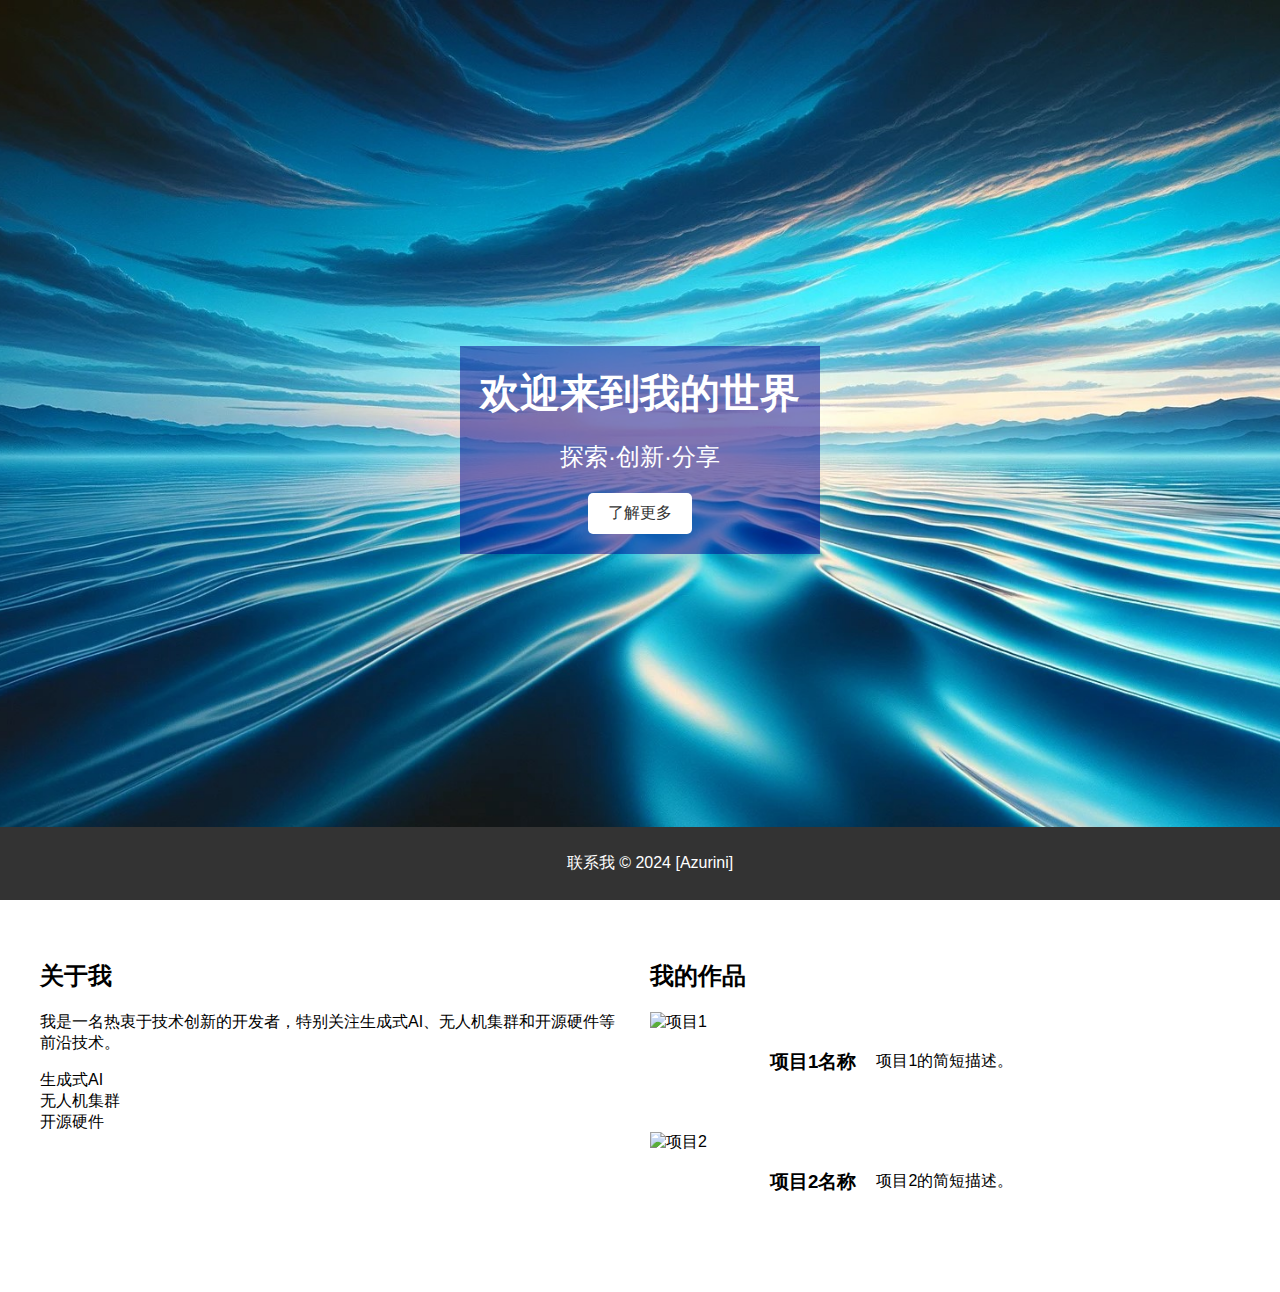
==== index.html @ 2406927c "Update index.html" ====
<!DOCTYPE html>
<html lang="en">
<head>
<meta charset="UTF-8">
<meta name="viewport" content="width=device-width, initial-scale=1.0">
<title>Azurini 的个人主页</title>
<link rel="stylesheet" href="./css/style.css">
</head>
<body>

<div class="hero" style="background-image: url('./image/your-image-url.jpg');">
    <div class="hero-inner">
        <h1>欢迎来到我的世界</h1>
        <p>探索·创新·分享</p>
        <a href="#about" class="hero-btn">了解更多</a>
    </div>
</div>
    
<div class="section">
    <div class="flex-container">
        <!-- 关于我 -->
        <div class="flex-item" id="about">
            <h2>关于我</h2>
            <div class="interests">
                <p>我是一名热衷于技术创新的开发者，特别关注生成式AI、无人机集群和开源硬件等前沿技术。</p>
                <ul>
                    <li>生成式AI</li>
                    <li>无人机集群</li>
                    <li>开源硬件</li>
                </ul>
            </div>
        </div>
        
        <!-- 我的作品 -->
        <div class="flex-item">
            <h2>我的作品</h2>
            <div class="projects">
                <div class="project">
                    <img src="project-1.jpg" alt="项目1">
                    <h3>项目1名称</h3>
                    <p>项目1的简短描述。</p>
                </div>
                <div class="project">
                    <img src="project-2.jpg" alt="项目2">
                    <h3>项目2名称</h3>
                    <p>项目2的简短描述。</p>
                </div>
            </div>
        </div>
    </div>
</div>

<div class="footer">
    <p>联系我 &copy; 2024 [Azurini]</p>
</div>

</body>
</html>
---- css/style.css ----
body, html {
    margin: 0;
    padding: 0;
    font-family: 'Arial', sans-serif;
}

.hero {
    height: 100vh;
    background-size: cover;
    background-position: center;
    display: flex;
    justify-content: center;
    align-items: center;
    color: white;
    text-align: center;
}

.hero-inner {
    background: rgba(0, 0, 139, 0.5); /* 半透明的azurini背景层增加文字可读性 */
    padding: 20px;
}

.hero h1 {
    font-size: 2.5rem;
    margin: 0 0 20px 0;
}

.hero p {
    font-size: 1.5rem;
    margin: 0 0 20px 0;
}

.hero-btn {
    display: inline-block;
    background: #fff;
    color: #333;
    padding: 10px 20px;
    text-decoration: none;
    border-radius: 5px;
    transition: background-color 0.3s ease;
}

.hero-btn:hover {
    background-color: #ddd;
}

.flex-container {
    display: flex;
    flex-wrap: wrap;
    gap: 20px;
}

.flex-item {
    flex: 1;
    min-width: 300px; /* 确保在小屏幕上项目可以堆叠起来 */
}

.interests ul, .projects {
    list-style: none;
    padding: 0;
}

.project {
    display: flex;
    align-items: center;
    gap: 20px;
    margin-bottom: 20px;
}

.project img {
    width: 100px; /* 根据需要调整 */
    height: 100px; /* 根据需要调整 */
    object-fit: cover;
}

.section {
    padding: 20px;
    background: rgba(255, 255, 255, 0.8);
    margin: 20px;
    border-radius: 8px;
}


.footer {
    background-color: #333;
    color: white;
    text-align: center;
    padding: 10px;
    position: fixed;
    width: 100%;
    bottom: 0;
}
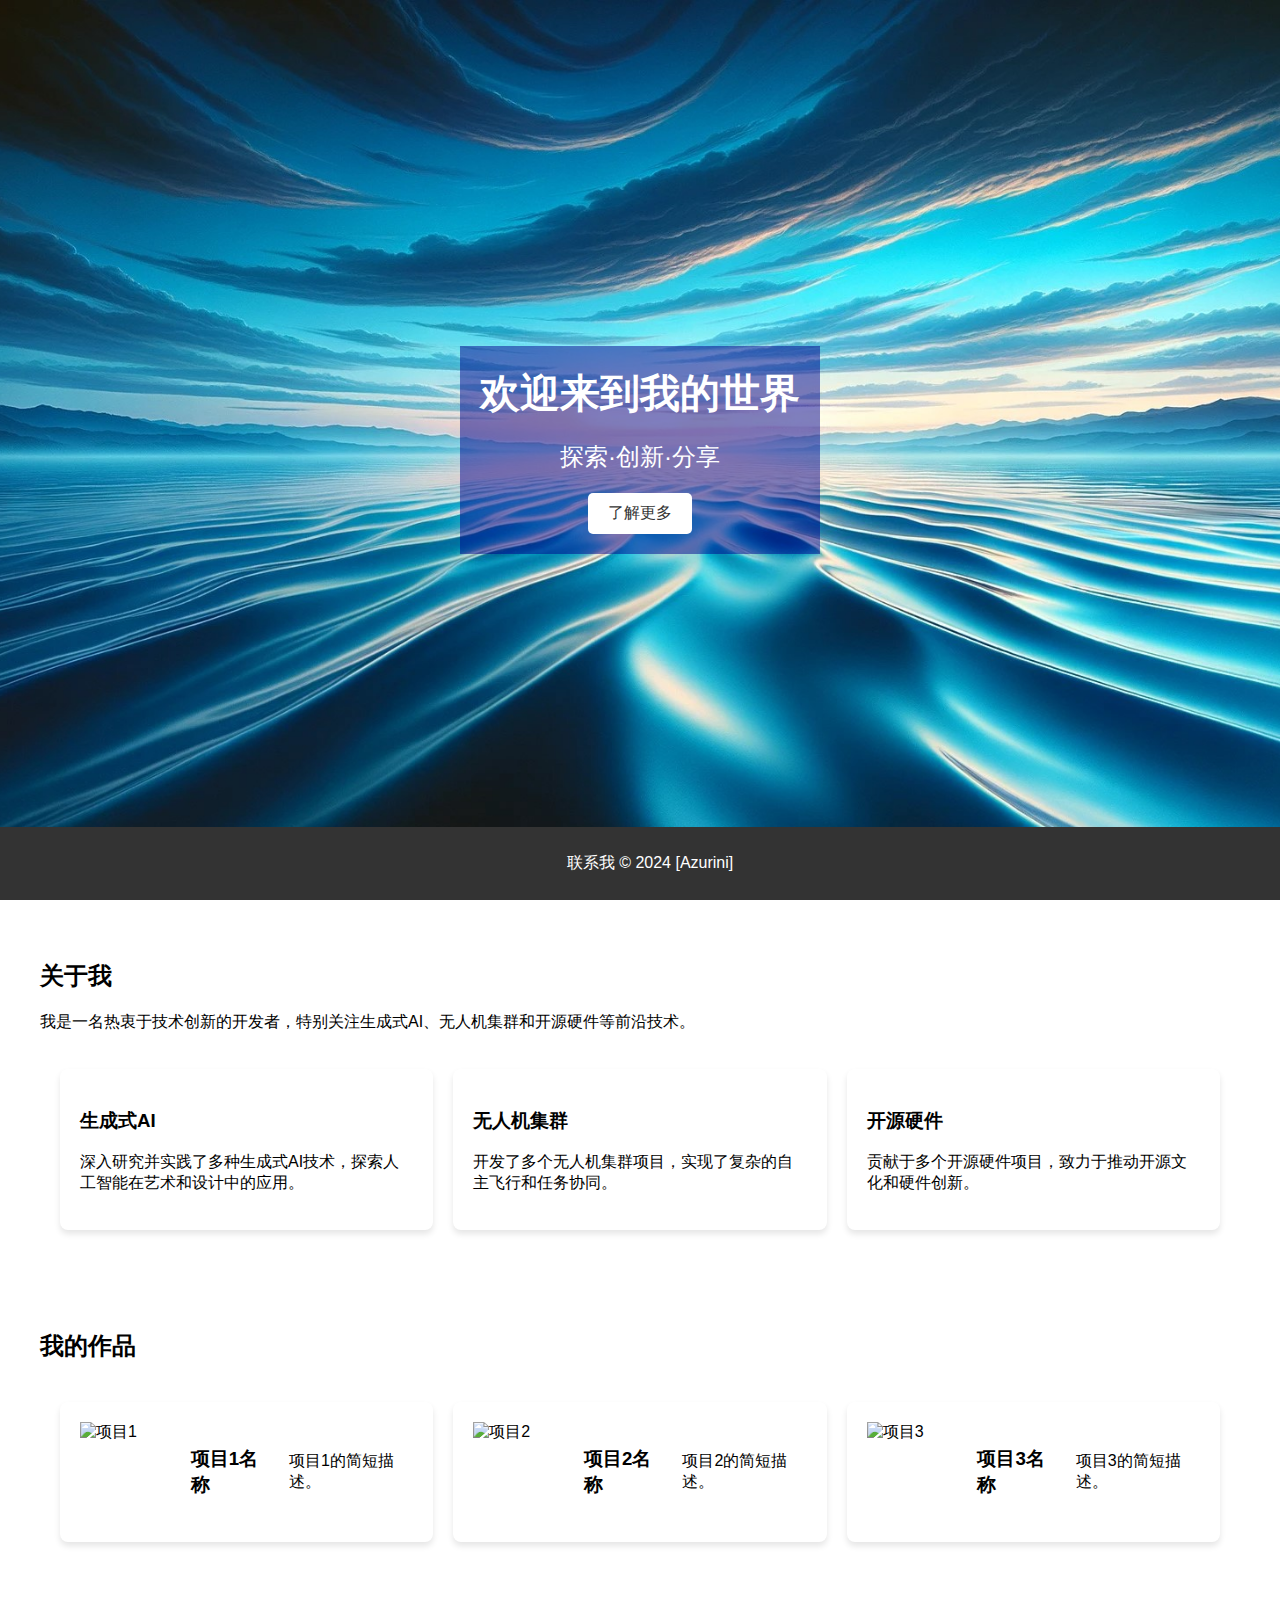
==== commit 0deccd89: "Update index.html" ====
--- a/index.html
+++ b/index.html
@@ -16,36 +16,44 @@
     </div>
 </div>
     
+<!-- 关于我 -->
+<div id="about" class="section">
+    <h2>关于我</h2>
+    <p>我是一名热衷于技术创新的开发者，特别关注生成式AI、无人机集群和开源硬件等前沿技术。</p>
+    <div class="interests-grid">
+        <div class="interest">
+            <h3>生成式AI</h3>
+            <p>深入研究并实践了多种生成式AI技术，探索人工智能在艺术和设计中的应用。</p>
+        </div>
+        <div class="interest">
+            <h3>无人机集群</h3>
+            <p>开发了多个无人机集群项目，实现了复杂的自主飞行和任务协同。</p>
+        </div>
+        <div class="interest">
+            <h3>开源硬件</h3>
+            <p>贡献于多个开源硬件项目，致力于推动开源文化和硬件创新。</p>
+        </div>
+    </div>
+</div>
+
+<!-- 我的作品 -->
 <div class="section">
-    <div class="flex-container">
-        <!-- 关于我 -->
-        <div class="flex-item" id="about">
-            <h2>关于我</h2>
-            <div class="interests">
-                <p>我是一名热衷于技术创新的开发者，特别关注生成式AI、无人机集群和开源硬件等前沿技术。</p>
-                <ul>
-                    <li>生成式AI</li>
-                    <li>无人机集群</li>
-                    <li>开源硬件</li>
-                </ul>
-            </div>
+    <h2>我的作品</h2>
+    <div class="projects-grid">
+        <div class="project">
+            <img src="project-1.jpg" alt="项目1">
+            <h3>项目1名称</h3>
+            <p>项目1的简短描述。</p>
         </div>
-        
-        <!-- 我的作品 -->
-        <div class="flex-item">
-            <h2>我的作品</h2>
-            <div class="projects">
-                <div class="project">
-                    <img src="project-1.jpg" alt="项目1">
-                    <h3>项目1名称</h3>
-                    <p>项目1的简短描述。</p>
-                </div>
-                <div class="project">
-                    <img src="project-2.jpg" alt="项目2">
-                    <h3>项目2名称</h3>
-                    <p>项目2的简短描述。</p>
-                </div>
-            </div>
+        <div class="project">
+            <img src="project-2.jpg" alt="项目2">
+            <h3>项目2名称</h3>
+            <p>项目2的简短描述。</p>
+        </div>
+        <div class="project">
+            <img src="project-3.jpg" alt="项目3">
+            <h3>项目3名称</h3>
+            <p>项目3的简短描述。</p>
         </div>
     </div>
 </div>
--- a/css/style.css
+++ b/css/style.css
@@ -55,6 +55,26 @@
     min-width: 300px; /* 确保在小屏幕上项目可以堆叠起来 */
 }
 
+.interests-grid, .projects-grid {
+    display: grid;
+    grid-template-columns: repeat(auto-fit, minmax(250px, 1fr));
+    gap: 20px;
+    padding: 20px;
+}
+
+.interest, .project {
+    background: #fff;
+    padding: 20px;
+    border-radius: 8px;
+    box-shadow: 0 4px 6px rgba(0,0,0,0.1);
+    transition: transform 0.3s ease, box-shadow 0.3s ease;
+}
+
+.interest:hover, .project:hover {
+    transform: translateY(-5px);
+    box-shadow: 0 12px 16px rgba(0,0,0,0.2);
+}
+
 .interests ul, .projects {
     list-style: none;
     padding: 0;
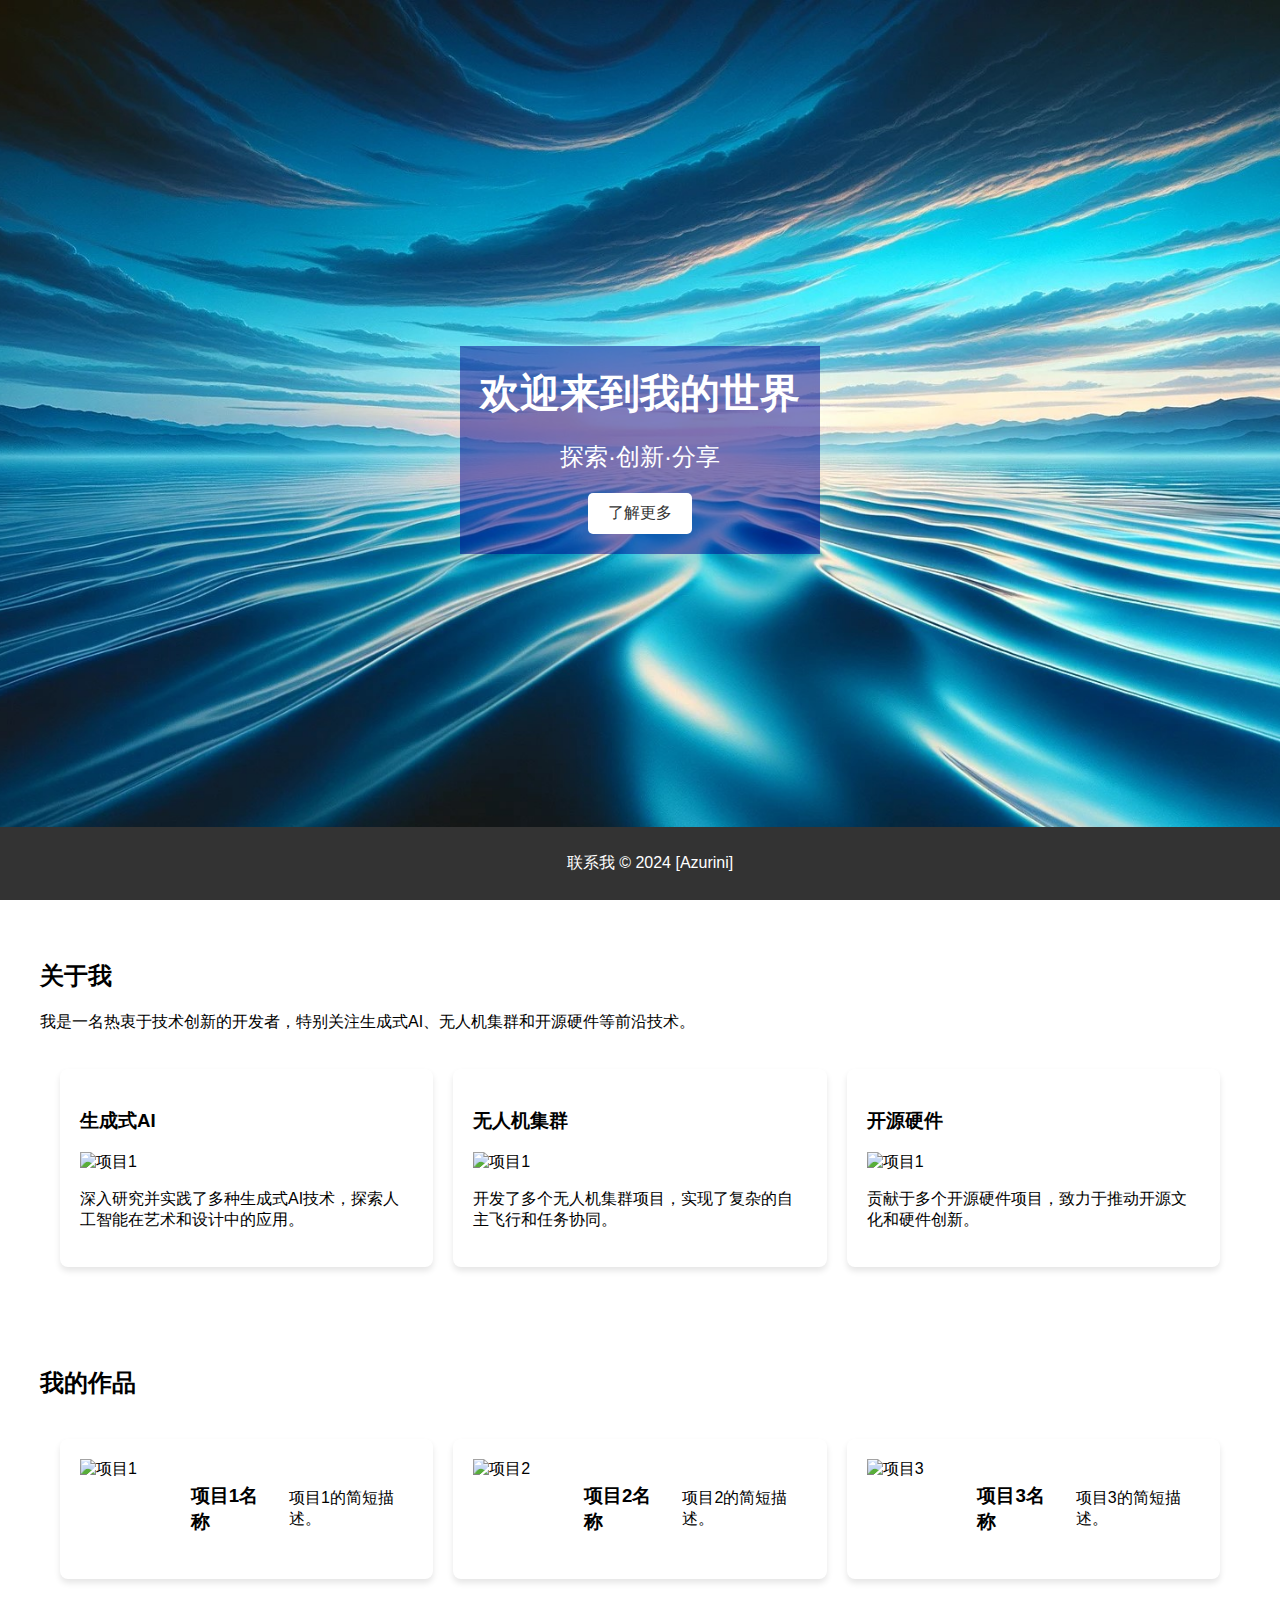
==== commit 6e9a980c: "Update index.html" ====
--- a/index.html
+++ b/index.html
@@ -23,14 +23,17 @@
     <div class="interests-grid">
         <div class="interest">
             <h3>生成式AI</h3>
+            <img src="project-1.jpg" alt="项目1">
             <p>深入研究并实践了多种生成式AI技术，探索人工智能在艺术和设计中的应用。</p>
         </div>
         <div class="interest">
             <h3>无人机集群</h3>
+            <img src="project-1.jpg" alt="项目1">
             <p>开发了多个无人机集群项目，实现了复杂的自主飞行和任务协同。</p>
         </div>
         <div class="interest">
             <h3>开源硬件</h3>
+            <img src="project-1.jpg" alt="项目1">
             <p>贡献于多个开源硬件项目，致力于推动开源文化和硬件创新。</p>
         </div>
     </div>
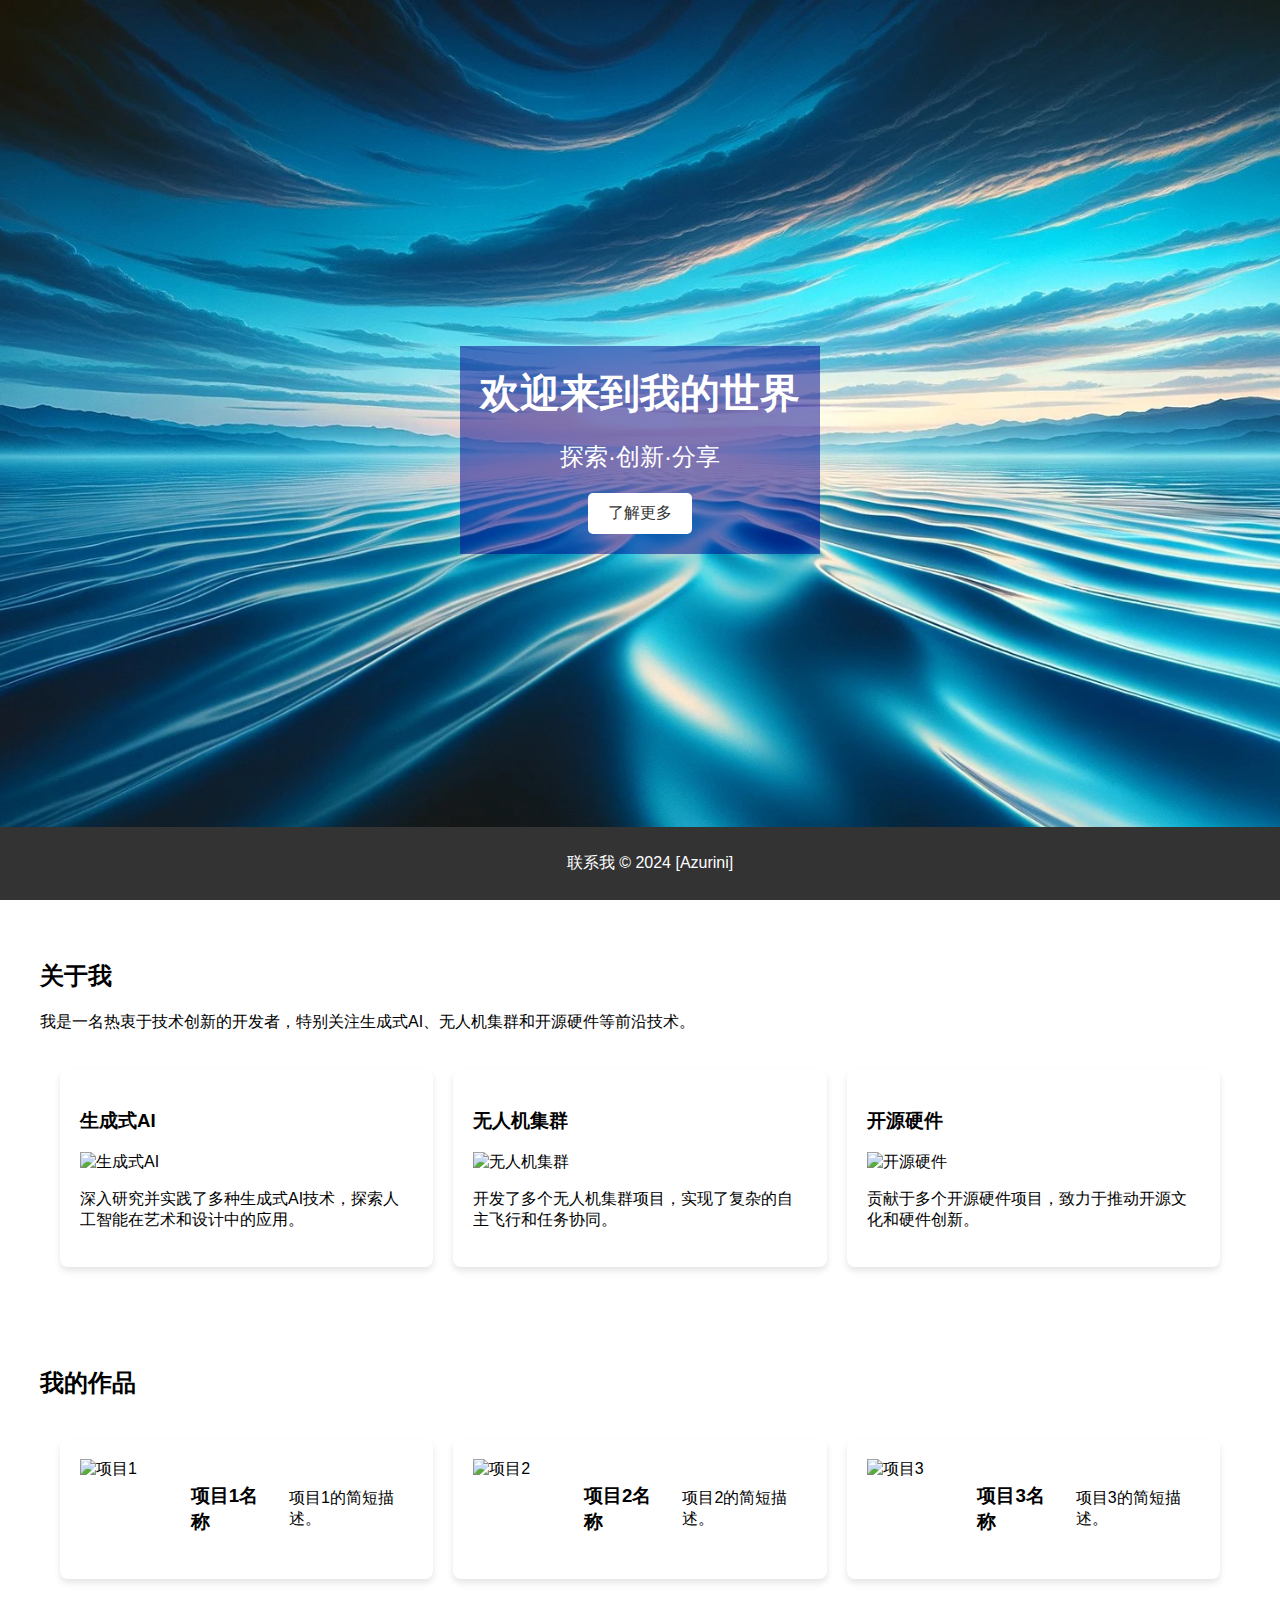
==== commit f3775cae: "Update index.html" ====
--- a/index.html
+++ b/index.html
@@ -23,17 +23,17 @@
     <div class="interests-grid">
         <div class="interest">
             <h3>生成式AI</h3>
-            <img src="project-1.jpg" alt="项目1">
+            <img src="art.jpg" alt="生成式AI">
             <p>深入研究并实践了多种生成式AI技术，探索人工智能在艺术和设计中的应用。</p>
         </div>
         <div class="interest">
             <h3>无人机集群</h3>
-            <img src="project-1.jpg" alt="项目1">
+            <img src="multirotor-drones.jpg" alt="无人机集群">
             <p>开发了多个无人机集群项目，实现了复杂的自主飞行和任务协同。</p>
         </div>
         <div class="interest">
             <h3>开源硬件</h3>
-            <img src="project-1.jpg" alt="项目1">
+            <img src="open-source-hardware.jpg" alt="开源硬件">
             <p>贡献于多个开源硬件项目，致力于推动开源文化和硬件创新。</p>
         </div>
     </div>
--- a/css/style.css
+++ b/css/style.css
@@ -93,6 +93,12 @@
     object-fit: cover;
 }
 
+.interests img {
+    width: 100px; /* 根据需要调整 */
+    height: 100px; /* 根据需要调整 */
+    object-fit: cover;
+}
+
 .section {
     padding: 20px;
     background: rgba(255, 255, 255, 0.8);
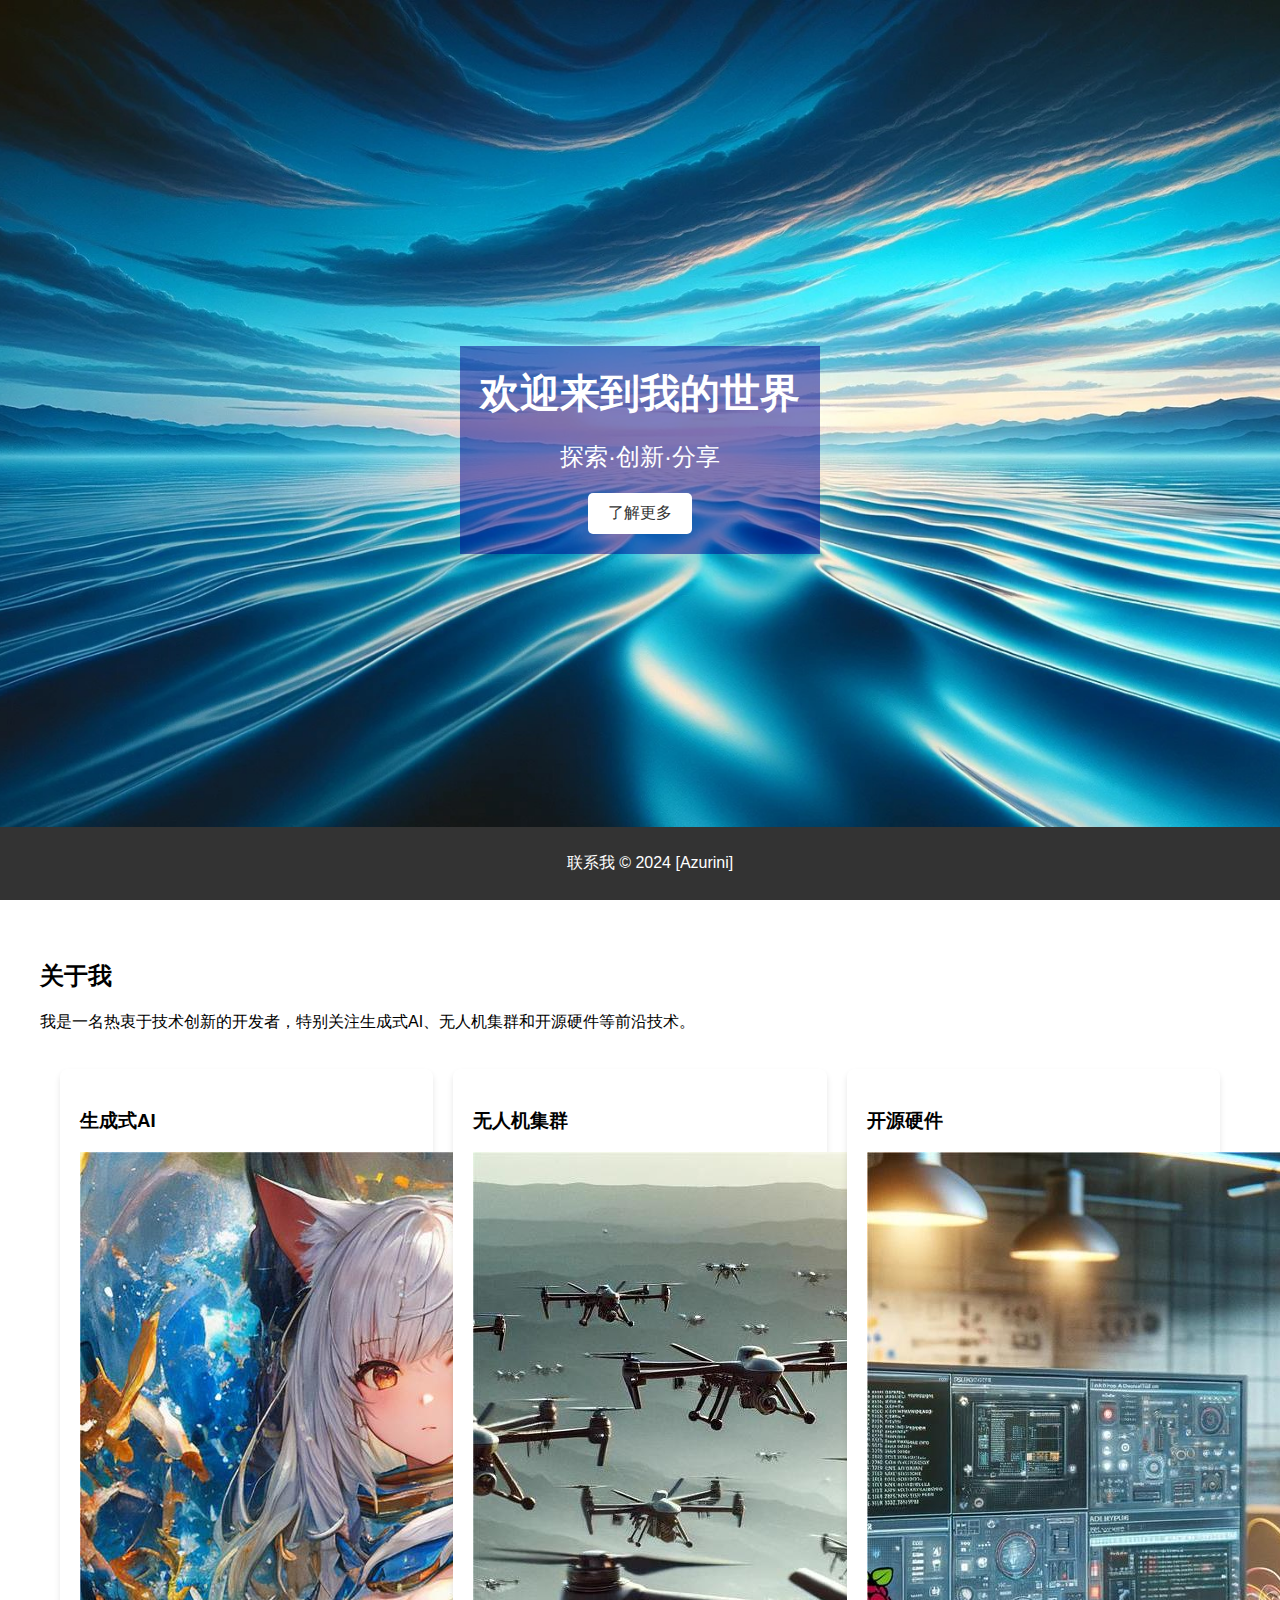
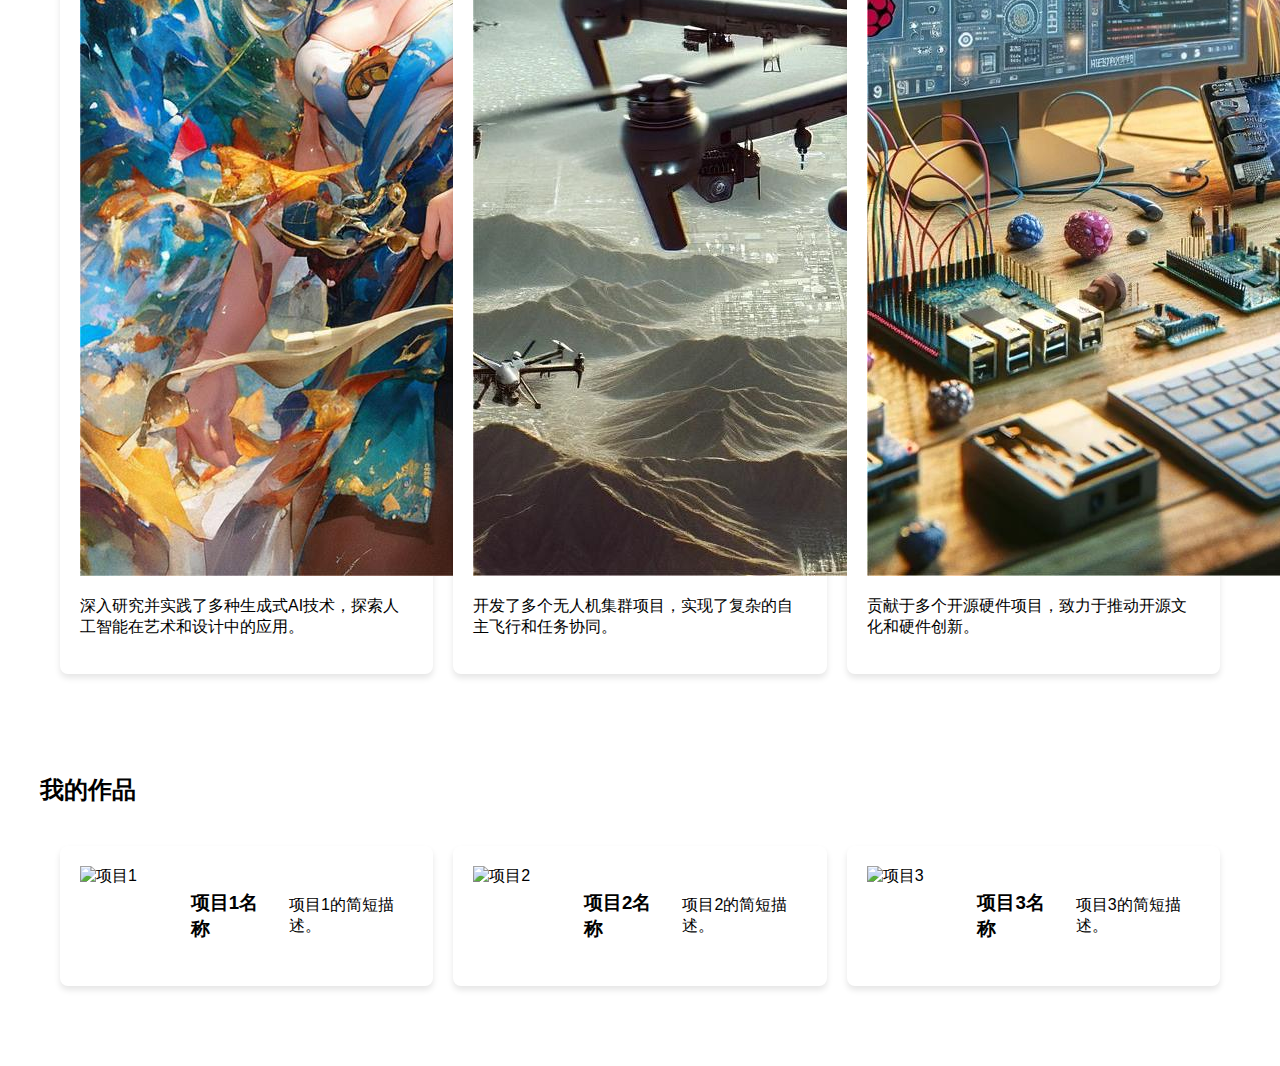
==== commit d1237e7b: "Update index.html" ====
--- a/index.html
+++ b/index.html
@@ -23,17 +23,17 @@
     <div class="interests-grid">
         <div class="interest">
             <h3>生成式AI</h3>
-            <img src="art.jpg" alt="生成式AI">
+            <img src="./image/art.jpg" alt="生成式AI">
             <p>深入研究并实践了多种生成式AI技术，探索人工智能在艺术和设计中的应用。</p>
         </div>
         <div class="interest">
             <h3>无人机集群</h3>
-            <img src="multirotor-drones.jpg" alt="无人机集群">
+            <img src="./image/multirotor-drones.jpg" alt="无人机集群">
             <p>开发了多个无人机集群项目，实现了复杂的自主飞行和任务协同。</p>
         </div>
         <div class="interest">
             <h3>开源硬件</h3>
-            <img src="open-source-hardware.jpg" alt="开源硬件">
+            <img src="./image/open-source-hardware.jpg" alt="开源硬件">
             <p>贡献于多个开源硬件项目，致力于推动开源文化和硬件创新。</p>
         </div>
     </div>
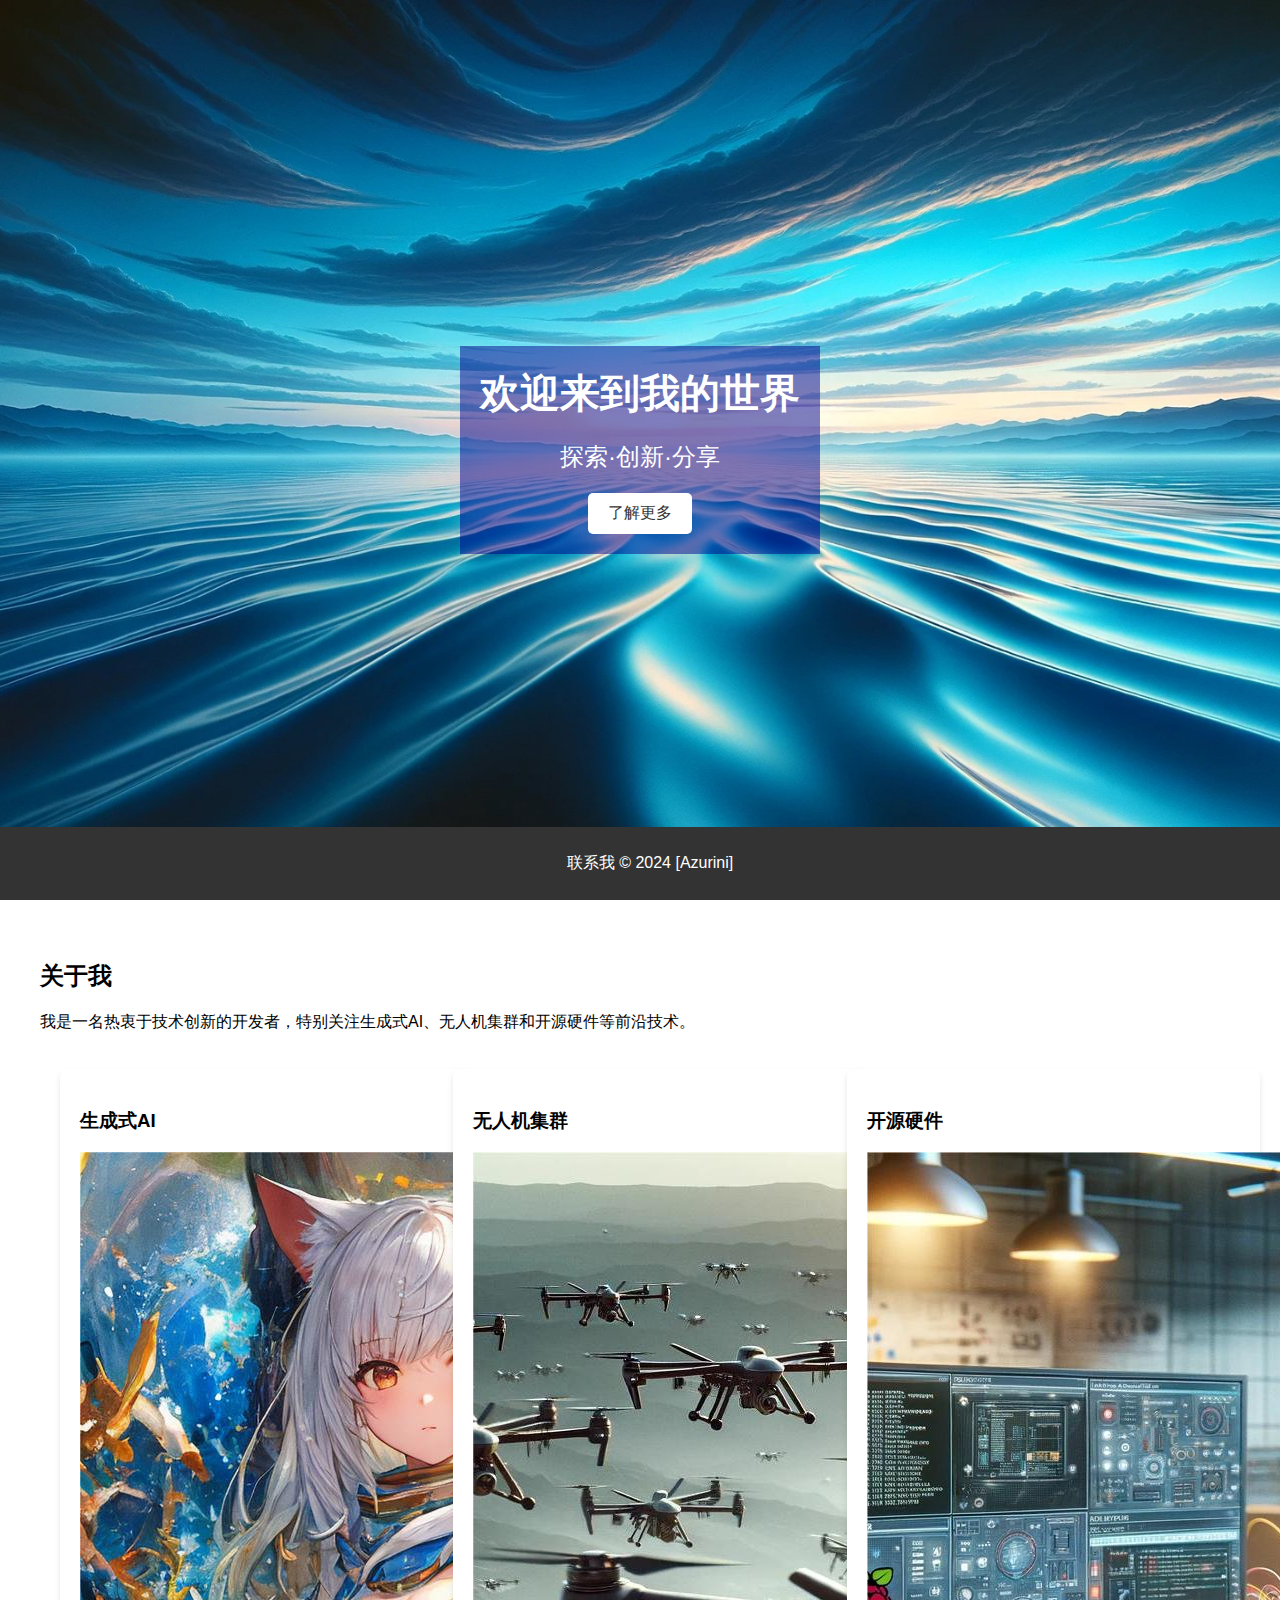
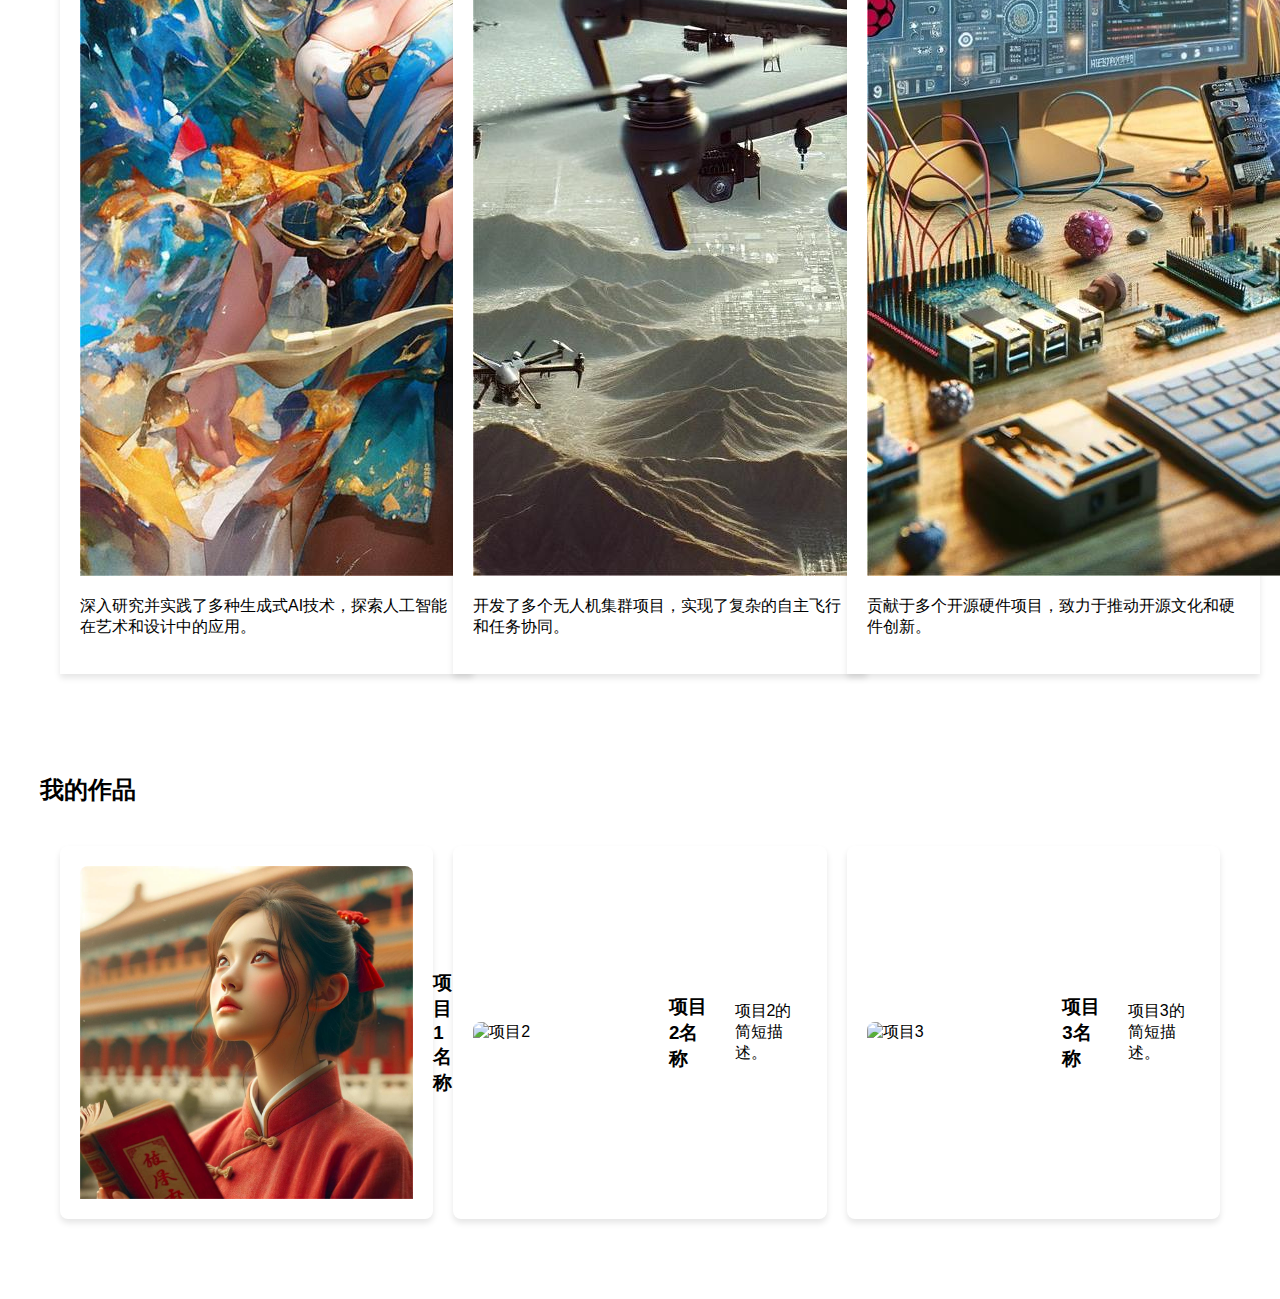
==== commit 8e317e0a: "Update index.html" ====
--- a/index.html
+++ b/index.html
@@ -44,17 +44,17 @@
     <h2>我的作品</h2>
     <div class="projects-grid">
         <div class="project">
-            <img src="project-1.jpg" alt="项目1">
+            <img src="./image/project-1.jpg" alt="项目1">
             <h3>项目1名称</h3>
             <p>项目1的简短描述。</p>
         </div>
         <div class="project">
-            <img src="project-2.jpg" alt="项目2">
+            <img src="./image/project-2.jpg" alt="项目2">
             <h3>项目2名称</h3>
             <p>项目2的简短描述。</p>
         </div>
         <div class="project">
-            <img src="project-3.jpg" alt="项目3">
+            <img src="./image/project-3.jpg" alt="项目3">
             <h3>项目3名称</h3>
             <p>项目3的简短描述。</p>
         </div>
--- a/css/style.css
+++ b/css/style.css
@@ -87,15 +87,9 @@
     margin-bottom: 20px;
 }
 
-.project img {
-    width: 100px; /* 根据需要调整 */
-    height: 100px; /* 根据需要调整 */
-    object-fit: cover;
-}
-
-.interests img {
-    width: 100px; /* 根据需要调整 */
-    height: 100px; /* 根据需要调整 */
+.interest, .project img {
+    width: 100%;
+    border-radius: 8px 8px 0 0;
     object-fit: cover;
 }
 
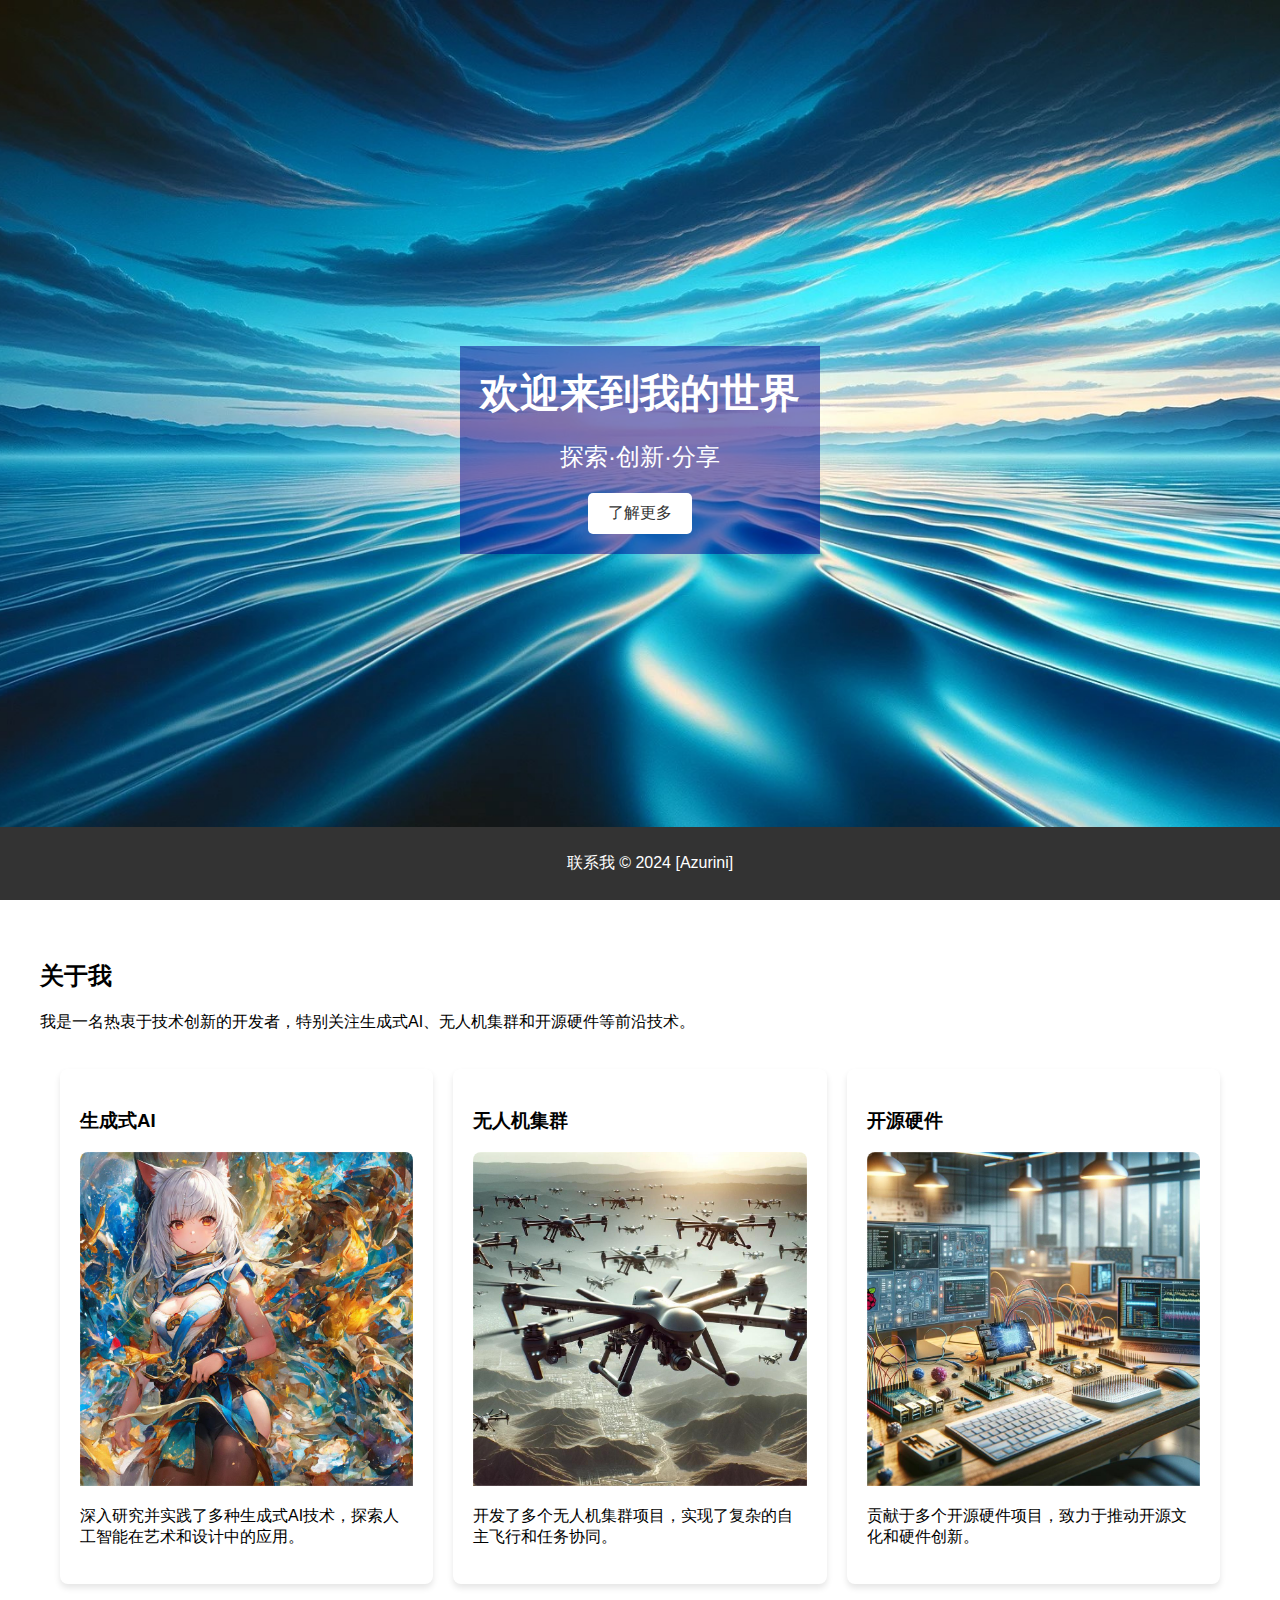
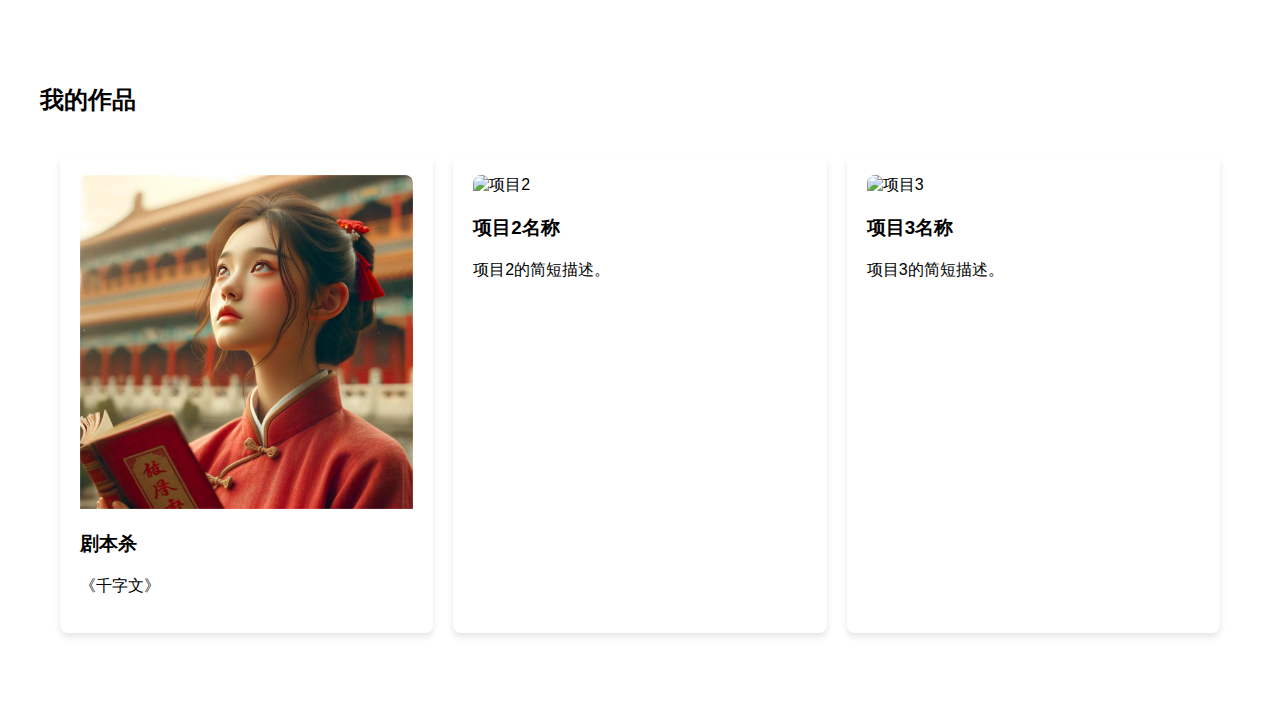
==== commit bb4edc8d: "Update index.html" ====
--- a/index.html
+++ b/index.html
@@ -45,8 +45,8 @@
     <div class="projects-grid">
         <div class="project">
             <img src="./image/project-1.jpg" alt="项目1">
-            <h3>项目1名称</h3>
-            <p>项目1的简短描述。</p>
+            <h3>剧本杀</h3>
+            <p>《千字文》</p>
         </div>
         <div class="project">
             <img src="./image/project-2.jpg" alt="项目2">
--- a/css/style.css
+++ b/css/style.css
@@ -75,19 +75,23 @@
     box-shadow: 0 12px 16px rgba(0,0,0,0.2);
 }
 
-.interests ul, .projects {
+.interest ul, .projects {
     list-style: none;
     padding: 0;
 }
 
 .project {
-    display: flex;
-    align-items: center;
     gap: 20px;
     margin-bottom: 20px;
 }
 
-.interest, .project img {
+.interest img {
+    width: 100%;
+    border-radius: 8px 8px 0 0;
+    object-fit: cover;
+} 
+
+.project img {
     width: 100%;
     border-radius: 8px 8px 0 0;
     object-fit: cover;
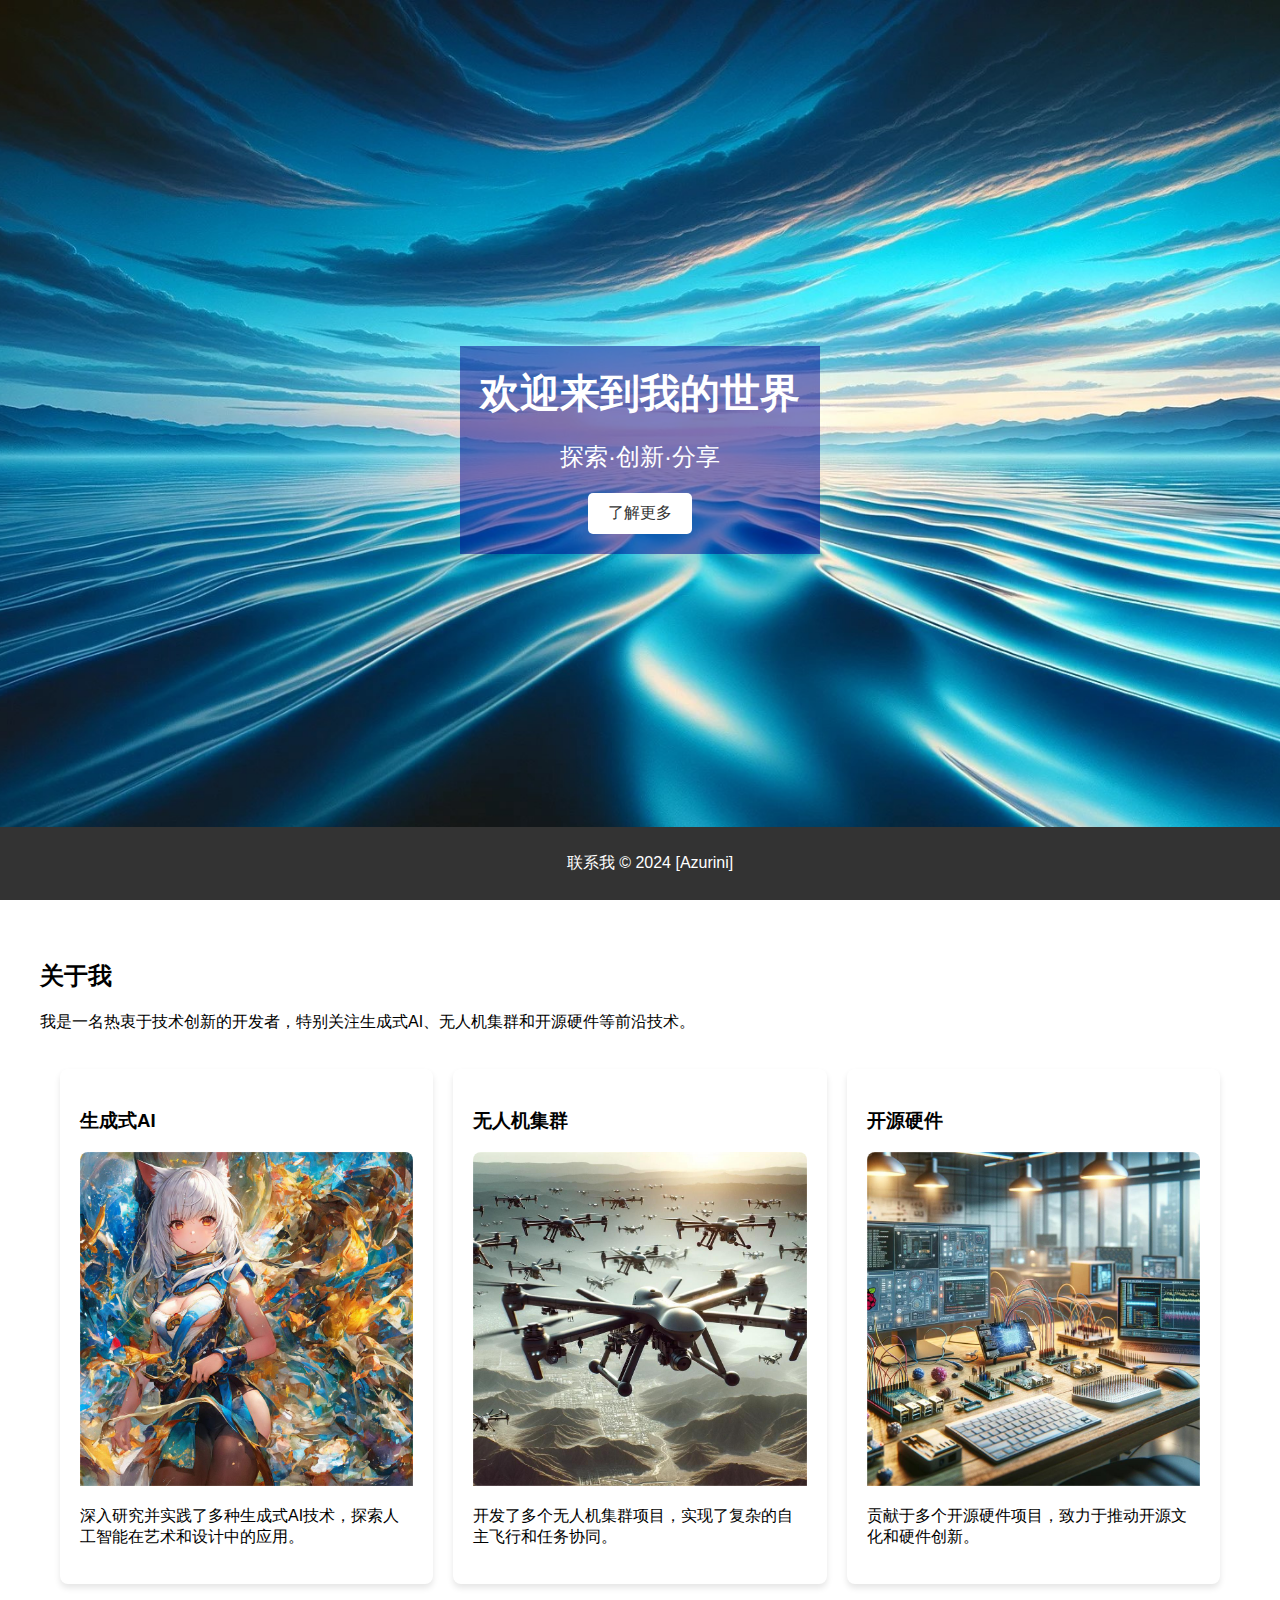
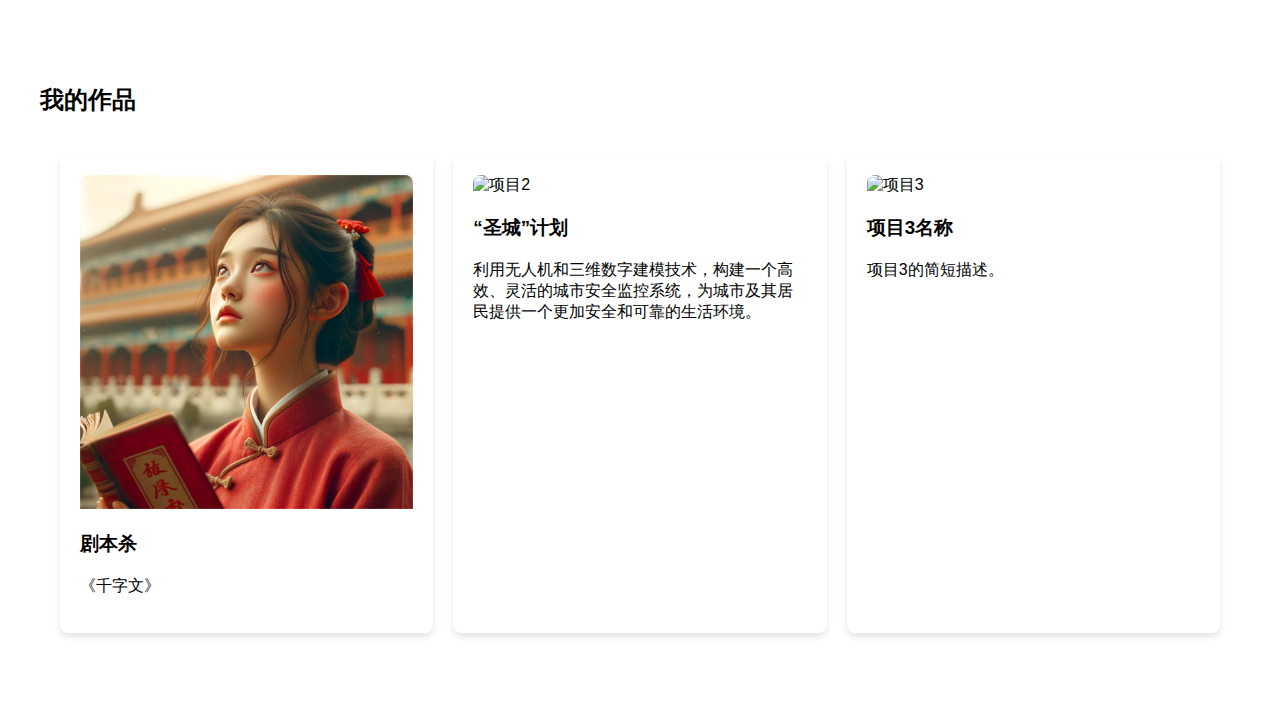
==== commit 36a93bd8: "Update index.html" ====
--- a/index.html
+++ b/index.html
@@ -50,8 +50,8 @@
         </div>
         <div class="project">
             <img src="./image/project-2.jpg" alt="项目2">
-            <h3>项目2名称</h3>
-            <p>项目2的简短描述。</p>
+            <h3>“圣城”计划</h3>
+            <p>利用无人机和三维数字建模技术，构建一个高效、灵活的城市安全监控系统，为城市及其居民提供一个更加安全和可靠的生活环境。</p>
         </div>
         <div class="project">
             <img src="./image/project-3.jpg" alt="项目3">
